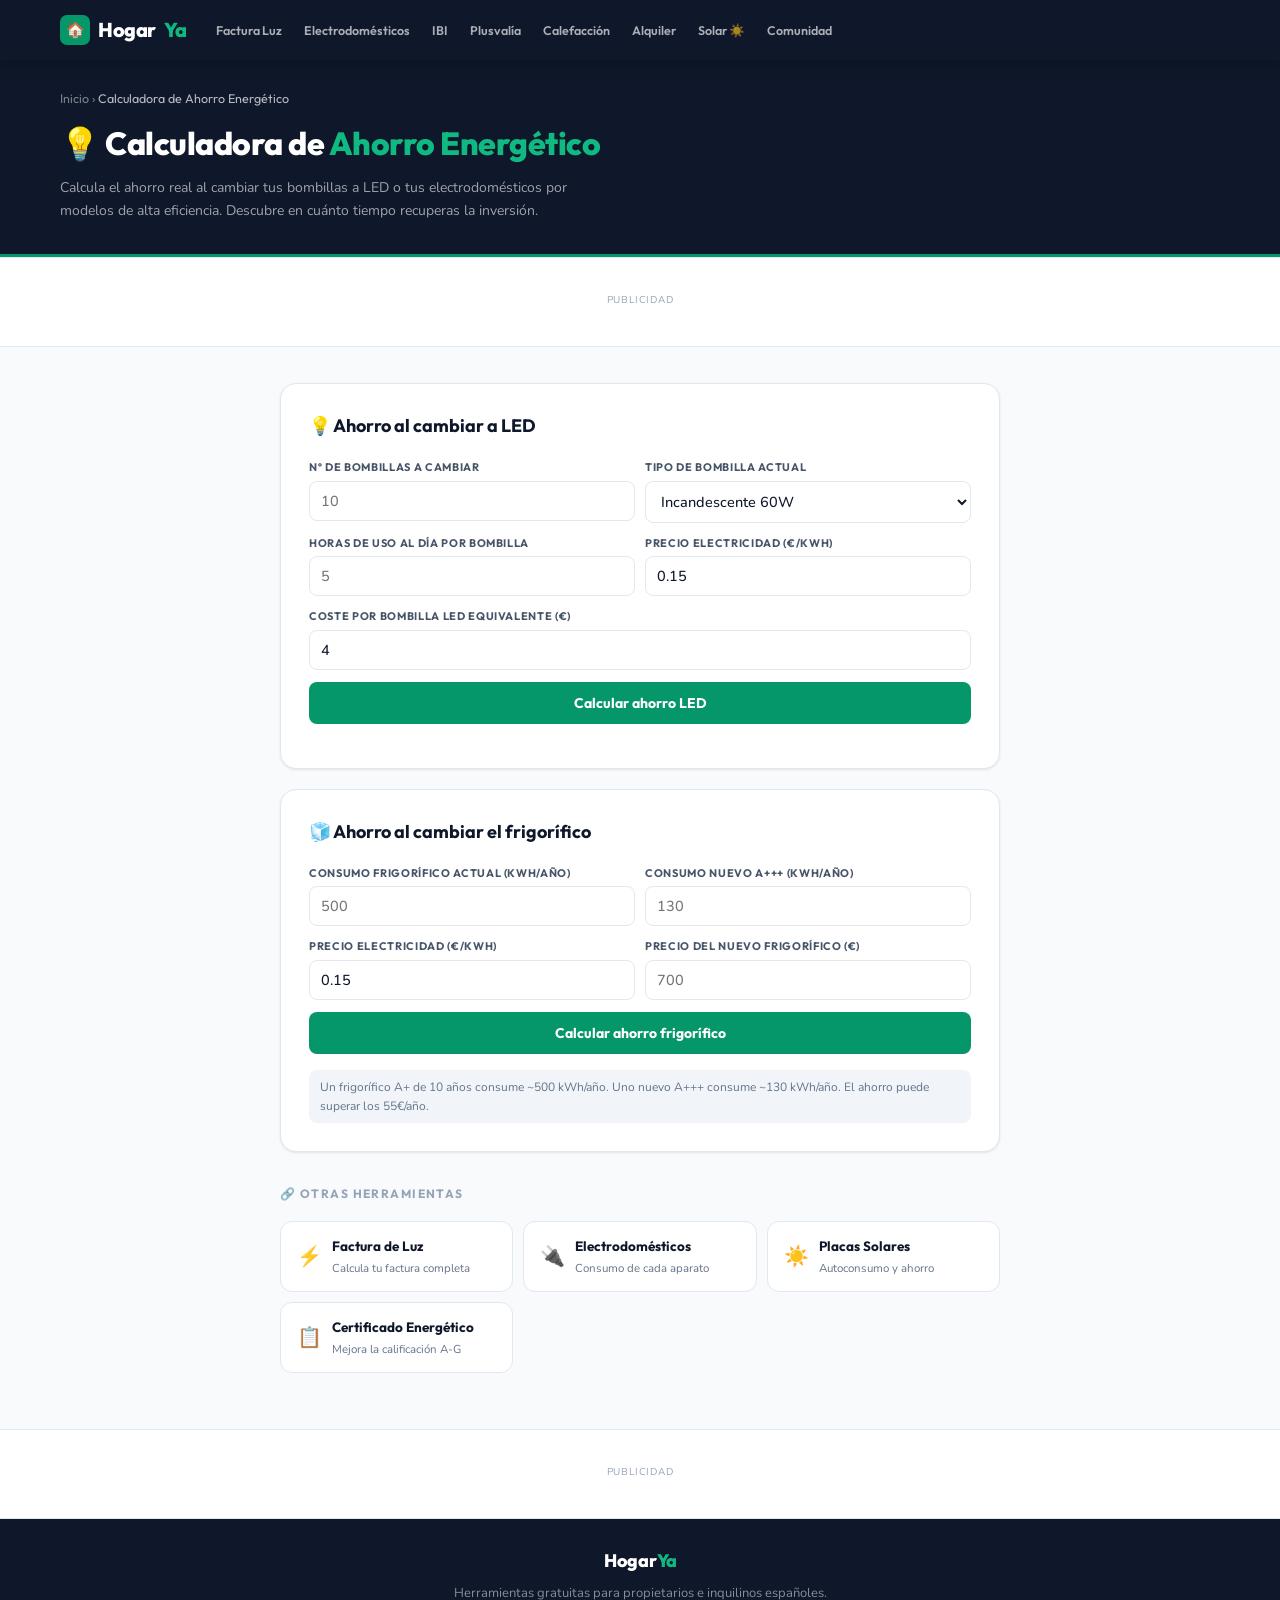
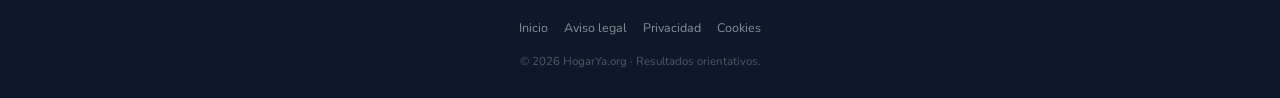
==== ahorro-energia.html @ d7ef20f2 "Add files via upload" ====
<!DOCTYPE html>
<html lang="es">
<head>
<meta charset="UTF-8"><meta name="viewport" content="width=device-width,initial-scale=1.0">
<title>Calculadora Ahorro Energético — LED y Electrodomésticos A+++ | HogarYa 2026</title>
<meta name="description" content="Calcula cuánto ahorras cambiando a bombillas LED o a electrodomésticos de alta eficiencia (A+++). Recuperación de inversión y ahorro anual.">
<link rel="canonical" href="https://hogarya.org/ahorro-energia.html">
<meta name="robots" content="index,follow">
<script async src="https://www.googletagmanager.com/gtag/js?id=G-XXXXXXXXXX"></script>
<script>window.dataLayer=window.dataLayer||[];function gtag(){dataLayer.push(arguments)}gtag('js',new Date());gtag('config','G-XXXXXXXXXX');</script>
<script async src="https://pagead2.googlesyndication.com/pagead/js/adsbygoogle.js?client=ca-pub-XXXXXXXXXXXXXXXX" crossorigin="anonymous"></script>
<link rel="preconnect" href="https://fonts.googleapis.com"><link rel="preconnect" href="https://fonts.gstatic.com" crossorigin>
<link href="https://fonts.googleapis.com/css2?family=Outfit:wght@400;500;600;700;800&family=Nunito:wght@400;500;600;700&display=swap" rel="stylesheet">
<link rel="icon" type="image/svg+xml" href="/favicon.svg">
<link rel="stylesheet" href="/styles.css">
</head><body><header class="hdr"><div class="hdr-in"><a href="/" class="logo"><div class="logo-ic">🏠</div>Hogar<span>Ya</span></a><nav class="mnav"><a href="/factura-luz.html" class="nb">Factura Luz</a><a href="/consumo-electrodomesticos.html" class="nb">Electrodomésticos</a><a href="/calculadora-ibi.html" class="nb">IBI</a><a href="/plusvalia-municipal.html" class="nb">Plusvalía</a><a href="/coste-calefaccion.html" class="nb">Calefacción</a><a href="/fianza-alquiler.html" class="nb">Alquiler</a><a href="/panel-solar.html" class="nb">Solar ☀️</a><a href="/comunidad-propietarios.html" class="nb">Comunidad</a></nav></div></header><section class="hero-calc"><div style="max-width:1200px;margin:0 auto;padding:0 20px"><div class="breadcrumb"><a href="/">Inicio</a> › <span>Calculadora de Ahorro Energético</span></div><h1>💡 Calculadora de <em>Ahorro Energético</em></h1><p>Calcula el ahorro real al cambiar tus bombillas a LED o tus electrodomésticos por modelos de alta eficiencia. Descubre en cuánto tiempo recuperas la inversión.</p></div></section><div class="adw"><span class="adlbl">Publicidad</span><ins class="adsbygoogle" style="display:block" data-ad-client="ca-pub-XXXXXXXXXXXXXXXX" data-ad-slot="1111111111" data-ad-format="horizontal" data-full-width-responsive="true"></ins><script>(adsbygoogle=window.adsbygoogle||[]).push({});</script></div><main class="mc-sm">
<div class="calc-box">
  <div class="calc-title">💡 Ahorro al cambiar a LED</div>
  <div class="cform">
    <div class="frow">
      <div class="fg"><label class="flbl">Nº de bombillas a cambiar</label><input type="number" class="finp" id="led-n" placeholder="10" min="1" max="100"></div>
      <div class="fg"><label class="flbl">Tipo de bombilla actual</label>
        <select class="fsel" id="led-tipo">
          <option value="60">Incandescente 60W</option>
          <option value="40">Incandescente 40W</option>
          <option value="35">Halógena 35W</option>
          <option value="20">Bajo consumo (CFL) 20W</option>
        </select>
      </div>
    </div>
    <div class="frow">
      <div class="fg"><label class="flbl">Horas de uso al día por bombilla</label><input type="number" class="finp" id="led-h" placeholder="5" min="0.5" step="0.5" max="24"></div>
      <div class="fg"><label class="flbl">Precio electricidad (€/kWh)</label><input type="number" class="finp" id="led-p" placeholder="0.15" step="0.01" min="0.05" value="0.15"></div>
    </div>
    <div class="fg"><label class="flbl">Coste por bombilla LED equivalente (€)</label><input type="number" class="finp" id="led-coste" placeholder="4" step="0.5" min="0.5" value="4"></div>
    <button class="btn-calc" onclick="calcLED()">Calcular ahorro LED</button>
  </div>
  <div id="result-led"></div>
</div>
<div class="calc-box">
  <div class="calc-title">🧊 Ahorro al cambiar el frigorífico</div>
  <div class="cform">
    <div class="frow">
      <div class="fg"><label class="flbl">Consumo frigorífico actual (kWh/año)</label><input type="number" class="finp" id="frig-viejo" placeholder="500" min="50"></div>
      <div class="fg"><label class="flbl">Consumo nuevo A+++ (kWh/año)</label><input type="number" class="finp" id="frig-nuevo" placeholder="130" min="50"></div>
    </div>
    <div class="frow">
      <div class="fg"><label class="flbl">Precio electricidad (€/kWh)</label><input type="number" class="finp" id="frig-p" placeholder="0.15" step="0.01" value="0.15"></div>
      <div class="fg"><label class="flbl">Precio del nuevo frigorífico (€)</label><input type="number" class="finp" id="frig-coste" placeholder="700" min="100"></div>
    </div>
    <button class="btn-calc" onclick="calcFrig()">Calcular ahorro frigorífico</button>
  </div>
  <div id="result-frig"></div>
  <p class="infon">Un frigorífico A+ de 10 años consume ~500 kWh/año. Uno nuevo A+++ consume ~130 kWh/año. El ahorro puede superar los 55€/año.</p>
</div>
<div class="related"><p class="stitle">🔗 Otras herramientas</p><div class="related-grid"><a href="/factura-luz.html" class="rel-card"><div class="rel-ic">⚡</div><div><div class="rel-t">Factura de Luz</div><div class="rel-d">Calcula tu factura completa</div></div></a><a href="/consumo-electrodomesticos.html" class="rel-card"><div class="rel-ic">🔌</div><div><div class="rel-t">Electrodomésticos</div><div class="rel-d">Consumo de cada aparato</div></div></a><a href="/panel-solar.html" class="rel-card"><div class="rel-ic">☀️</div><div><div class="rel-t">Placas Solares</div><div class="rel-d">Autoconsumo y ahorro</div></div></a><a href="/certificado-energetico.html" class="rel-card"><div class="rel-ic">📋</div><div><div class="rel-t">Certificado Energético</div><div class="rel-d">Mejora la calificación A-G</div></div></a></div></div></main><div class="adw"><span class="adlbl">Publicidad</span><ins class="adsbygoogle" style="display:block" data-ad-client="ca-pub-XXXXXXXXXXXXXXXX" data-ad-slot="3333333333" data-ad-format="auto" data-full-width-responsive="true"></ins><script>(adsbygoogle=window.adsbygoogle||[]).push({});</script></div><footer class="ftr"><div class="ftr-in"><div class="flogo">Hogar<span>Ya</span></div><p class="fdesc">Herramientas gratuitas para propietarios e inquilinos españoles.</p><div class="flinks"><a href="/">Inicio</a><a href="/aviso-legal.html">Aviso legal</a><a href="/privacidad.html">Privacidad</a><a href="/cookies.html">Cookies</a></div><p class="fcopy">© 2026 HogarYa.org · Resultados orientativos.</p></div></footer></body></html><script>
function calcLED(){
  var n=parseFloat(document.getElementById('led-n').value),tipow=parseFloat(document.getElementById('led-tipo').value),h=parseFloat(document.getElementById('led-h').value),p=parseFloat(document.getElementById('led-p').value)||0.15,coste=parseFloat(document.getElementById('led-coste').value)||4,el=document.getElementById('result-led');
  if(!n||!h){el.innerHTML='<p style="color:var(--red);font-size:13px;margin-top:8px">⚠️ Completa nº bombillas y horas</p>';return}
  var ledw=tipow<=40?4:tipow<=35?5:tipow<=60?8:12;
  var ahorroW=(tipow-ledw)*n,kwhDia=ahorroW*h/1000,kwhAno=kwhDia*365,ahorroAno=kwhAno*p,inversion=n*coste,payback=inversion/ahorroAno;
  el.innerHTML='<div class="res vis"><div class="rmain">'+ahorroAno.toFixed(2)+' €/año</div><div class="rlbl">Ahorro al cambiar '+n+' bombillas de '+tipow+'W a LED (~'+ledw+'W)</div><div class="rrows"><div class="rr"><span class="rk">Ahorro de potencia</span><span class="rv">'+(tipow-ledw)+'W por bombilla ('+ahorroW+'W total)</span></div><div class="rr"><span class="rk">Ahorro en kWh/año</span><span class="rv">'+kwhAno.toFixed(1)+' kWh</span></div><div class="rr"><span class="rk">Ahorro económico anual</span><span class="rv good">'+ahorroAno.toFixed(2)+' €</span></div><div class="rr"><span class="rk">Inversión total ('+n+' LED × '+coste+'€)</span><span class="rv">'+inversion.toFixed(2)+' €</span></div><div class="rr sep-r"><span class="rk" style="font-weight:700">Amortización</span><span class="rv good" style="font-size:15px">'+payback.toFixed(1)+' meses</span></div></div></div>';
}
function calcFrig(){
  var viejo=parseFloat(document.getElementById('frig-viejo').value),nuevo=parseFloat(document.getElementById('frig-nuevo').value),p=parseFloat(document.getElementById('frig-p').value)||0.15,coste=parseFloat(document.getElementById('frig-coste').value),el=document.getElementById('result-frig');
  if(!viejo||!nuevo){el.innerHTML='<p style="color:var(--red);font-size:13px;margin-top:8px">⚠️ Introduce los consumos</p>';return}
  if(nuevo>=viejo){el.innerHTML='<p style="color:var(--amber);font-size:13px;margin-top:8px">⚠️ El nuevo consume igual o más. No hay ahorro.</p>';return}
  var ahorroKwh=viejo-nuevo,ahorroAno=ahorroKwh*p,payback=coste?coste/ahorroAno:null;
  el.innerHTML='<div class="res vis"><div class="rmain">'+ahorroAno.toFixed(2)+' €/año</div><div class="rlbl">Ahorro al cambiar de '+viejo+' a '+nuevo+' kWh/año</div><div class="rrows"><div class="rr"><span class="rk">Reducción de consumo</span><span class="rv good">'+ahorroKwh+' kWh/año</span></div><div class="rr"><span class="rk">Ahorro económico anual</span><span class="rv good">'+ahorroAno.toFixed(2)+' €</span></div>'+(payback?'<div class="rr sep-r"><span class="rk" style="font-weight:700">Amortización del frigorífico</span><span class="rv warn" style="font-size:15px">'+payback.toFixed(1)+' años</span></div>':'')+'</div></div>';
}
</script>
---- styles.css ----
/* =============================================
   HogarYa.org — Hoja de estilos compartida
   Actualizado 2026
   ============================================= */
:root{
  --navy:#0f172a;--navy2:#1e293b;--navy3:#334155;
  --green:#059669;--green2:#10b981;--greenpal:#ecfdf5;
  --amber:#f59e0b;--amberpal:#fffbeb;
  --red:#dc2626;--redpal:#fef2f2;
  --blue:#2563eb;--bluepal:#eff6ff;
  --w:#fff;--g50:#f8fafc;--g100:#f1f5f9;--g200:#e2e8f0;
  --g300:#cbd5e1;--g400:#94a3b8;--g500:#64748b;--g600:#475569;--g700:#334155;
  --fd:'Outfit',sans-serif;--fb:'Nunito',sans-serif;
  --r8:8px;--r12:12px;--r16:16px;
  --sh:0 1px 3px rgba(0,0,0,.06),0 1px 2px rgba(0,0,0,.04);
  --shm:0 4px 12px rgba(0,0,0,.08);
  --hh:60px;
}
*,*::before,*::after{box-sizing:border-box;margin:0;padding:0}
html{scroll-behavior:smooth}
body{font-family:var(--fb);background:var(--g50);color:var(--navy);line-height:1.6;-webkit-font-smoothing:antialiased}

/* HEADER */
.hdr{position:sticky;top:0;z-index:100;background:var(--navy);height:var(--hh);display:flex;align-items:center;box-shadow:0 2px 16px rgba(0,0,0,.3)}
.hdr-in{max-width:1200px;margin:0 auto;padding:0 20px;width:100%;display:flex;align-items:center;gap:20px}
.logo{font-family:var(--fd);font-size:20px;font-weight:800;color:var(--w);text-decoration:none;display:flex;align-items:center;gap:8px;white-space:nowrap;letter-spacing:-.4px;flex-shrink:0}
.logo-ic{width:30px;height:30px;background:var(--green);border-radius:7px;display:flex;align-items:center;justify-content:center;font-size:15px}
.logo span{color:var(--green2)}
.mnav{display:flex;gap:2px;overflow-x:auto;flex:1;scrollbar-width:none}
.mnav::-webkit-scrollbar{display:none}
.nb{font-family:var(--fd);font-size:12.5px;font-weight:600;color:rgba(255,255,255,.65);background:transparent;border:none;padding:5px 10px;border-radius:5px;cursor:pointer;white-space:nowrap;transition:all .18s;text-decoration:none}
.nb:hover,.nb.on{color:var(--w);background:rgba(255,255,255,.1)}
.nb.on{color:var(--green2);background:rgba(5,150,105,.2)}

/* HERO PRINCIPAL */
.hero{background:linear-gradient(140deg,var(--navy) 0%,var(--navy2) 100%);padding:44px 20px 52px;text-align:center;position:relative;overflow:hidden}
.hero::before{content:'';position:absolute;top:-40%;left:-10%;width:120%;height:180%;background:radial-gradient(ellipse at 25% 60%,rgba(5,150,105,.08) 0%,transparent 55%),radial-gradient(ellipse at 75% 30%,rgba(245,158,11,.05) 0%,transparent 55%);pointer-events:none}
.hero-c{position:relative;z-index:1;max-width:660px;margin:0 auto}
.badge{display:inline-flex;align-items:center;gap:5px;background:rgba(5,150,105,.15);border:1px solid rgba(5,150,105,.3);color:var(--green2);font-family:var(--fd);font-size:11px;font-weight:700;padding:4px 12px;border-radius:100px;margin-bottom:14px;letter-spacing:.06em;text-transform:uppercase}
.hero h1{font-family:var(--fd);font-size:clamp(26px,5vw,42px);font-weight:800;color:var(--w);line-height:1.15;letter-spacing:-1px;margin-bottom:10px}
.hero h1 em{font-style:normal;color:var(--green2)}
.hero p{font-size:15px;color:rgba(255,255,255,.6);max-width:480px;margin:0 auto 22px;line-height:1.7}
.hstats{display:flex;gap:10px;justify-content:center;flex-wrap:wrap}
.sp{background:rgba(255,255,255,.08);border:1px solid rgba(255,255,255,.12);border-radius:100px;padding:5px 14px;font-family:var(--fd);font-size:12px;font-weight:600;color:rgba(255,255,255,.75)}
.sp b{color:var(--green2)}

/* HERO CALCULADORA */
.hero-calc{background:var(--navy);padding:28px 20px 32px;border-bottom:3px solid var(--green)}
.breadcrumb{font-size:12.5px;color:rgba(255,255,255,.45);margin-bottom:10px;font-family:var(--fd)}
.breadcrumb a{color:rgba(255,255,255,.45);text-decoration:none}
.breadcrumb a:hover{color:var(--green2)}
.breadcrumb span{color:rgba(255,255,255,.7)}
.hero-calc h1{font-family:var(--fd);font-size:clamp(22px,4vw,32px);font-weight:800;color:var(--w);letter-spacing:-.5px;margin-bottom:7px}
.hero-calc h1 em{font-style:normal;color:var(--green2)}
.hero-calc p{font-size:14px;color:rgba(255,255,255,.6);max-width:540px;line-height:1.65}

/* AD SLOTS */
.adw{background:var(--w);border-top:1px solid var(--g200);border-bottom:1px solid var(--g200);padding:12px 20px;text-align:center;min-height:90px;display:flex;align-items:center;justify-content:center;flex-direction:column}
.adlbl{font-size:10px;color:var(--g400);text-transform:uppercase;letter-spacing:.08em;margin-bottom:5px}
.adw ins{display:block !important;min-width:280px;max-width:100%}

/* MAIN */
.mc{max-width:1200px;margin:0 auto;padding:36px 20px 56px}
.mc-sm{max-width:760px;margin:0 auto;padding:36px 20px 56px}
.stitle{font-family:var(--fd);font-size:12px;font-weight:700;color:var(--g400);text-transform:uppercase;letter-spacing:.12em;margin-bottom:18px}

/* GRID TARJETAS */
.grid{display:grid;grid-template-columns:repeat(auto-fill,minmax(270px,1fr));gap:14px;margin-bottom:28px}
.card{background:var(--w);border-radius:var(--r16);border:1px solid var(--g200);overflow:hidden;transition:transform .18s,box-shadow .18s;box-shadow:var(--sh);text-decoration:none;color:inherit;display:block}
.card:hover{transform:translateY(-2px);box-shadow:var(--shm)}
.ch{padding:18px 18px 0;display:flex;gap:12px}
.cic{width:42px;height:42px;border-radius:10px;display:flex;align-items:center;justify-content:center;font-size:19px;flex-shrink:0}
.ct{font-family:var(--fd);font-size:15px;font-weight:700;color:var(--navy);margin-bottom:3px}
.cd{font-size:12.5px;color:var(--g500);line-height:1.5}
.cb{padding:14px 18px 18px}
.tags{display:flex;gap:5px;flex-wrap:wrap;margin-bottom:12px}
.tag{font-size:10.5px;font-weight:700;padding:2px 8px;border-radius:100px;font-family:var(--fd)}
.tg{background:var(--greenpal);color:#065f46}
.ta{background:var(--amberpal);color:#92400e}
.tb{background:var(--bluepal);color:#1d4ed8}
.tgr{background:var(--g100);color:var(--g600)}
.btn-cta{display:inline-block;font-family:var(--fd);font-size:13px;font-weight:700;color:var(--w);background:var(--navy);border-radius:var(--r8);padding:9px 14px;transition:background .18s;text-decoration:none}
.btn-cta:hover{background:var(--navy2)}
.card .btn-cta{width:100%;text-align:center}

/* CAJA CALCULADORA */
.calc-box{background:var(--w);border-radius:var(--r16);border:1px solid var(--g200);box-shadow:var(--sh);padding:28px;margin-bottom:20px}
.calc-title{font-family:var(--fd);font-size:18px;font-weight:700;color:var(--navy);margin-bottom:18px;display:flex;align-items:center;gap:8px}
.cform{display:flex;flex-direction:column;gap:12px;margin-bottom:16px}
.frow{display:grid;grid-template-columns:1fr 1fr;gap:10px}
@media(max-width:400px){.frow{grid-template-columns:1fr}}
.fg{display:flex;flex-direction:column;gap:4px}
.flbl{font-family:var(--fd);font-size:11px;font-weight:700;color:var(--g600);text-transform:uppercase;letter-spacing:.06em}
.finp,.fsel{font-family:var(--fb);font-size:14.5px;font-weight:500;color:var(--navy);background:var(--w);border:1.5px solid var(--g200);border-radius:var(--r8);padding:9px 11px;width:100%;transition:border-color .18s}
.finp:focus,.fsel:focus{outline:none;border-color:var(--green);box-shadow:0 0 0 3px rgba(5,150,105,.1)}
.btn-calc{font-family:var(--fd);font-size:14px;font-weight:700;color:var(--w);background:var(--green);border:none;border-radius:var(--r8);padding:12px 20px;cursor:pointer;width:100%;transition:background .18s}
.btn-calc:hover{background:#047857}

/* RESULTADOS */
.res{background:var(--g50);border-radius:var(--r12);border:1px solid var(--g200);padding:16px;display:none;margin-top:12px}
.res.vis{display:block}
.rmain{font-family:var(--fd);font-size:28px;font-weight:800;color:var(--navy);margin-bottom:3px}
.rlbl{font-size:12px;color:var(--g500);margin-bottom:10px;font-weight:500}
.rrows{display:flex;flex-direction:column}
.rr{display:flex;justify-content:space-between;align-items:center;font-size:13px;padding:6px 0;border-bottom:1px solid var(--g200)}
.rr:last-child{border-bottom:none}
.rk{color:var(--g600)}.rv{font-weight:700;color:var(--navy);font-family:var(--fd)}
.rv.good{color:var(--green)}.rv.warn{color:var(--amber)}.rv.bad{color:var(--red)}
.sep-r{border-top:2px solid var(--g300)!important;margin-top:4px;padding-top:10px!important}

/* LETRA ENERGÉTICA */
.letra-wrap{display:flex;align-items:center;gap:20px;padding:16px;background:var(--w);border-radius:var(--r12);border:1px solid var(--g200);margin-top:12px}
.letra-badge{width:72px;height:72px;border-radius:12px;display:flex;align-items:center;justify-content:center;font-family:var(--fd);font-size:30px;font-weight:900;color:white;flex-shrink:0;box-shadow:0 3px 10px rgba(0,0,0,.15)}
.la{background:#1a9e1a}.lb{background:#4cbf4c}.lc{background:#9ece2f}.ld{background:#f5d300}.le{background:#f5a800;color:#1a1a1a}.lf{background:#e06000}.lg{background:#c00000}
.letra-t{font-family:var(--fd);font-size:17px;font-weight:800;color:var(--navy);margin-bottom:4px}
.letra-d{font-size:12.5px;color:var(--g500);line-height:1.5}

/* NOTICES */
.notice{border-radius:var(--r8);padding:9px 12px;font-size:12px;margin-top:8px;line-height:1.55}
.notice.green{background:var(--greenpal);border:1px solid #a7f3d0;color:#065f46}
.notice.amber{background:var(--amberpal);border:1px solid #fde68a;color:#92400e}
.notice.red{background:var(--redpal);border:1px solid #fecaca;color:#991b1b}
.notice.blue{background:var(--bluepal);border:1px solid #bfdbfe;color:#1e40af}
.infon{font-size:12px;color:var(--g500);margin-top:8px;padding:8px 11px;background:var(--g100);border-radius:var(--r8);line-height:1.55}
.infon strong{color:var(--g700)}
.infon a{color:var(--green)}

/* HERRAMIENTAS RELACIONADAS */
.related{margin-top:32px}
.related-grid{display:grid;grid-template-columns:repeat(auto-fill,minmax(220px,1fr));gap:10px;margin-top:14px}
.rel-card{background:var(--w);border:1px solid var(--g200);border-radius:var(--r12);padding:14px 16px;text-decoration:none;color:inherit;transition:border-color .18s,box-shadow .18s;display:flex;align-items:center;gap:10px}
.rel-card:hover{border-color:var(--green);box-shadow:var(--shm)}
.rel-ic{font-size:20px;flex-shrink:0}
.rel-t{font-family:var(--fd);font-size:13.5px;font-weight:700;color:var(--navy)}
.rel-d{font-size:11.5px;color:var(--g500);margin-top:1px}

/* PÁGINAS LEGALES */
.legal-c{max-width:760px;margin:0 auto;padding:40px 20px 60px}
.legal-c h1{font-family:var(--fd);font-size:28px;font-weight:800;color:var(--navy);margin-bottom:6px}
.legal-c .updated{font-size:12.5px;color:var(--g400);margin-bottom:28px}
.legal-c h2{font-family:var(--fd);font-size:17px;font-weight:700;color:var(--navy);margin:24px 0 8px}
.legal-c p,.legal-c li{font-size:14.5px;color:var(--g600);line-height:1.75;margin-bottom:8px}
.legal-c ul{padding-left:20px}
.legal-c a{color:var(--green)}

/* FOOTER */
.ftr{background:var(--navy);color:rgba(255,255,255,.5);padding:28px 20px;text-align:center}
.ftr-in{max-width:1200px;margin:0 auto}
.flogo{font-family:var(--fd);font-size:18px;font-weight:800;color:var(--w);margin-bottom:7px}
.flogo span{color:var(--green2)}
.fdesc{font-size:13px;max-width:380px;margin:0 auto 14px;line-height:1.6}
.flinks{display:flex;gap:16px;justify-content:center;flex-wrap:wrap;margin-bottom:14px}
.flinks a{color:rgba(255,255,255,.5);text-decoration:none;font-size:12.5px;transition:color .18s}
.flinks a:hover{color:var(--green2)}
.fcopy{font-size:11.5px;color:rgba(255,255,255,.28);line-height:1.6}

@media(max-width:768px){
  .hero{padding:28px 14px 36px}
  .hero-calc{padding:20px 14px 24px}
  .mc,.mc-sm{padding:22px 14px 36px}
  .grid,.related-grid{grid-template-columns:1fr;gap:10px}
  .calc-box{padding:18px}
  .hdr-in{padding:0 14px;gap:12px}
}
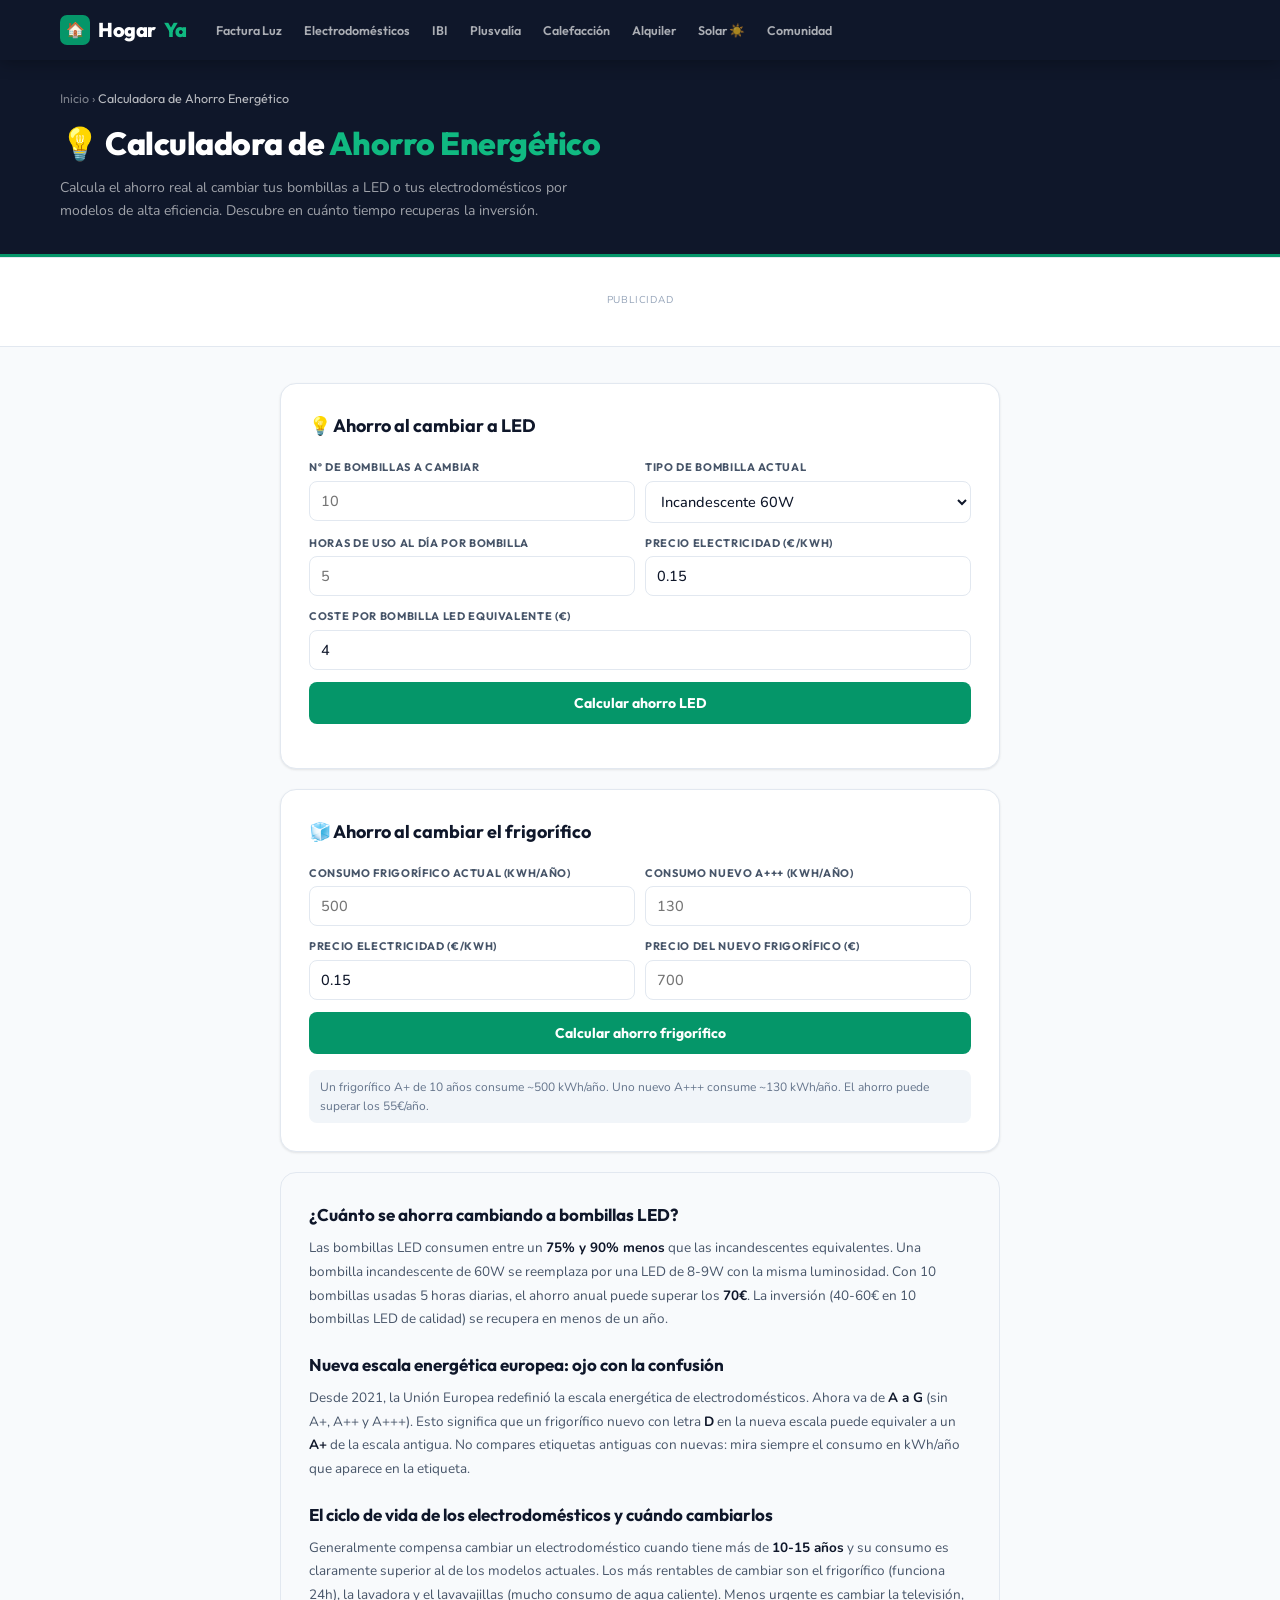
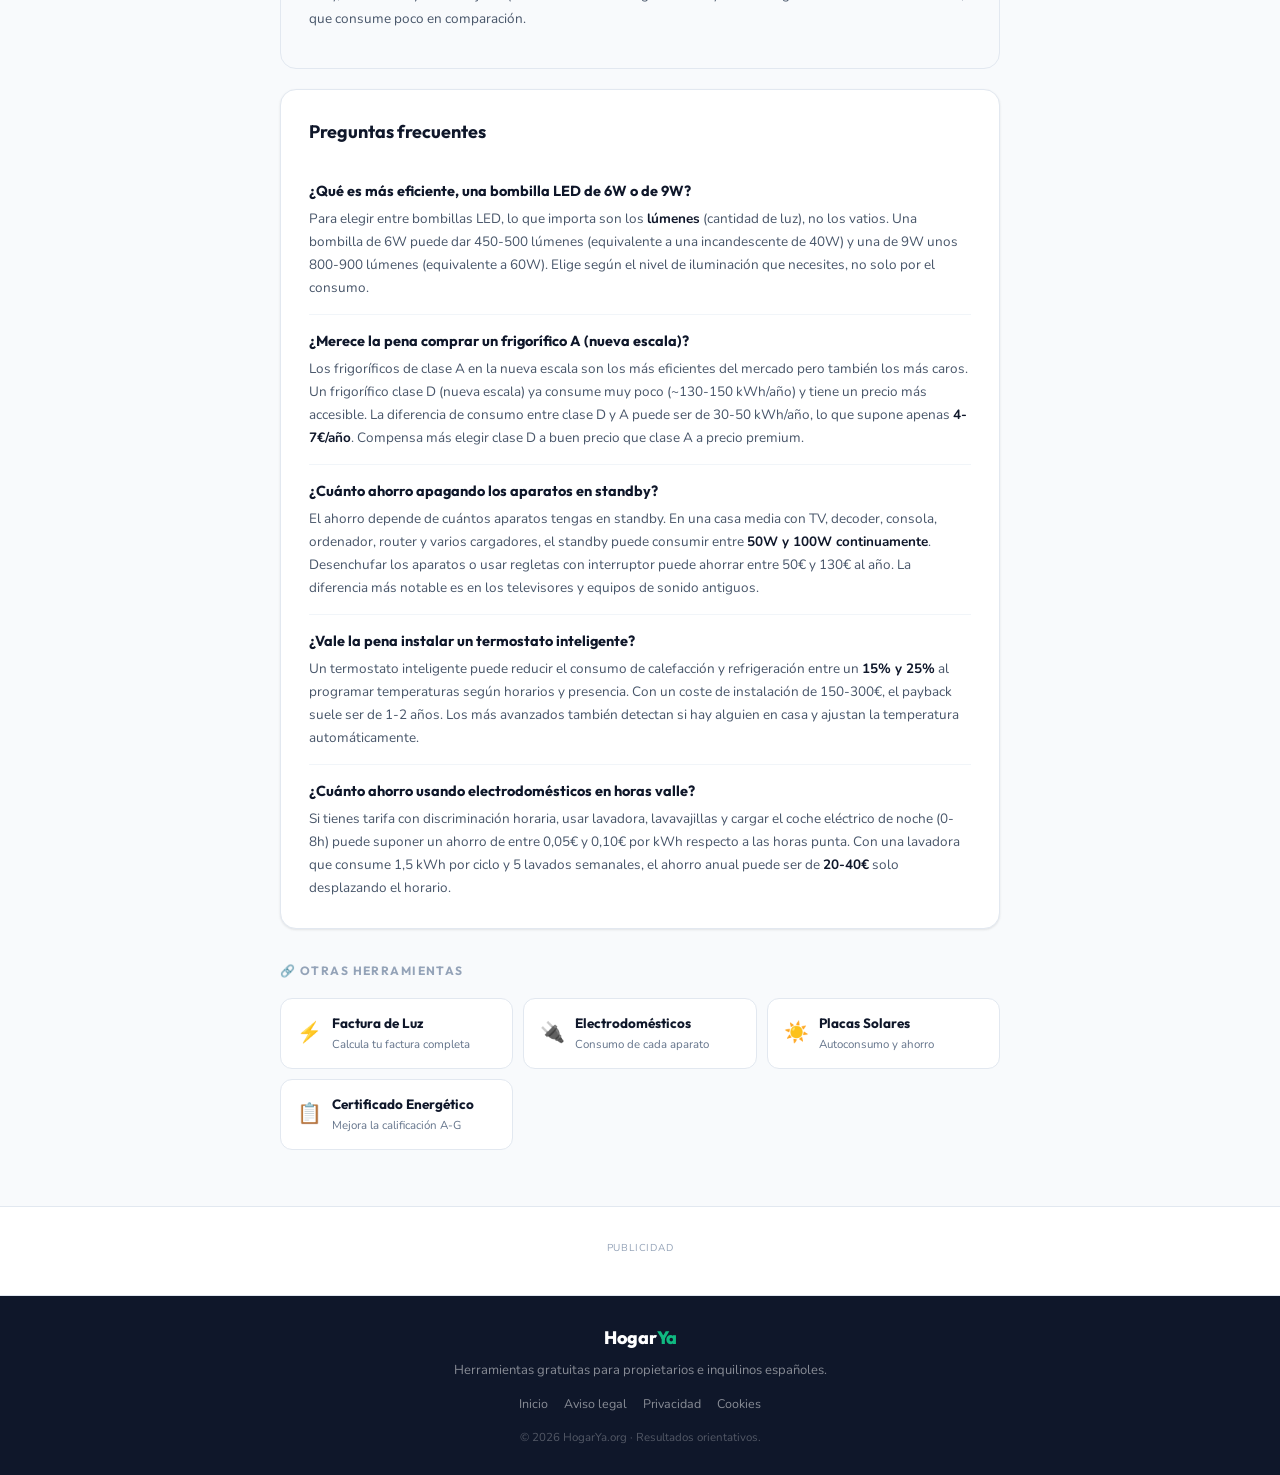
==== commit 325d3f8a: "Add files via upload" ====
--- a/ahorro-energia.html
+++ b/ahorro-energia.html
@@ -2,17 +2,19 @@
 <html lang="es">
 <head>
 <meta charset="UTF-8"><meta name="viewport" content="width=device-width,initial-scale=1.0">
-<title>Calculadora Ahorro Energético — LED y Electrodomésticos A+++ | HogarYa 2026</title>
-<meta name="description" content="Calcula cuánto ahorras cambiando a bombillas LED o a electrodomésticos de alta eficiencia (A+++). Recuperación de inversión y ahorro anual.">
+<title>Calculadora Ahorro Energético 2026 ▷ LED y Electrodomésticos A+++ | HogarYa</title>
+<meta name="description" content="Calcula cuánto ahorras cambiando a bombillas LED o electrodomésticos eficientes A+++. Payback real y ahorro anual. Gratis 2026.">
 <link rel="canonical" href="https://hogarya.org/ahorro-energia.html">
 <meta name="robots" content="index,follow">
-<script async src="https://www.googletagmanager.com/gtag/js?id=G-XXXXXXXXXX"></script>
-<script>window.dataLayer=window.dataLayer||[];function gtag(){dataLayer.push(arguments)}gtag('js',new Date());gtag('config','G-XXXXXXXXXX');</script>
+<script async src="https://www.googletagmanager.com/gtag/js?id=G-562QCH9C8W"></script>
+<script>window.dataLayer=window.dataLayer||[];function gtag(){dataLayer.push(arguments)}gtag('js',new Date());gtag('config','G-562QCH9C8W');</script>
 <script async src="https://pagead2.googlesyndication.com/pagead/js/adsbygoogle.js?client=ca-pub-XXXXXXXXXXXXXXXX" crossorigin="anonymous"></script>
 <link rel="preconnect" href="https://fonts.googleapis.com"><link rel="preconnect" href="https://fonts.gstatic.com" crossorigin>
 <link href="https://fonts.googleapis.com/css2?family=Outfit:wght@400;500;600;700;800&family=Nunito:wght@400;500;600;700&display=swap" rel="stylesheet">
 <link rel="icon" type="image/svg+xml" href="/favicon.svg">
 <link rel="stylesheet" href="/styles.css">
+<script type="application/ld+json">{"@context": "https://schema.org", "@type": "FAQPage", "mainEntity": [{"@type": "Question", "name": "¿Qué es más eficiente, una bombilla LED de 6W o de 9W?", "acceptedAnswer": {"@type": "Answer", "text": "Para elegir entre bombillas LED, lo que importa son los lúmenes (cantidad de luz), no los vatios. Una bombilla de 6W puede dar 450-500 lúmenes (equivalente a una incandescente de 40W) y una de 9W unos 800-900 lúmenes (equivalente a 60W). Elige según el nivel de iluminación que necesites, no solo por el consumo."}}, {"@type": "Question", "name": "¿Merece la pena comprar un frigorífico A (nueva escala)?", "acceptedAnswer": {"@type": "Answer", "text": "Los frigoríficos de clase A en la nueva escala son los más eficientes del mercado pero también los más caros. Un frigorífico clase D (nueva escala) ya consume muy poco (~130-150 kWh/año) y tiene un precio más accesible. La diferencia de consumo entre clase D y A puede ser de 30-50 kWh/año, lo que supone apenas 4-7€/año. Compensa más elegir clase D a buen precio que clase A a precio premium."}}, {"@type": "Question", "name": "¿Cuánto ahorro apagando los aparatos en standby?", "acceptedAnswer": {"@type": "Answer", "text": "El ahorro depende de cuántos aparatos tengas en standby. En una casa media con TV, decoder, consola, ordenador, router y varios cargadores, el standby puede consumir entre 50W y 100W continuamente. Desenchufar los aparatos o usar regletas con interruptor puede ahorrar entre 50€ y 130€ al año. La diferencia más notable es en los televisores y equipos de sonido antiguos."}}, {"@type": "Question", "name": "¿Vale la pena instalar un termostato inteligente?", "acceptedAnswer": {"@type": "Answer", "text": "Un termostato inteligente puede reducir el consumo de calefacción y refrigeración entre un 15% y 25% al programar temperaturas según horarios y presencia. Con un coste de instalación de 150-300€, el payback suele ser de 1-2 años. Los más avanzados también detectan si hay alguien en casa y ajustan la temperatura automáticamente."}}, {"@type": "Question", "name": "¿Cuánto ahorro usando electrodomésticos en horas valle?", "acceptedAnswer": {"@type": "Answer", "text": "Si tienes tarifa con discriminación horaria, usar lavadora, lavavajillas y cargar el coche eléctrico de noche (0-8h) puede suponer un ahorro de entre 0,05€ y 0,10€ por kWh respecto a las horas punta. Con una lavadora que consume 1,5 kWh por ciclo y 5 lavados semanales, el ahorro anual puede ser de 20-40€ solo desplazando el horario."}}]}</script>
+<script type="application/ld+json">{"@context": "https://schema.org", "@type": "BreadcrumbList", "itemListElement": [{"@type": "ListItem", "position": 1, "name": "Inicio", "item": "https://hogarya.org/"}, {"@type": "ListItem", "position": 2, "name": "Calculadora Ahorro Energético 2026", "item": "https://hogarya.org/ahorro-energia.html"}]}</script>
 </head><body><header class="hdr"><div class="hdr-in"><a href="/" class="logo"><div class="logo-ic">🏠</div>Hogar<span>Ya</span></a><nav class="mnav"><a href="/factura-luz.html" class="nb">Factura Luz</a><a href="/consumo-electrodomesticos.html" class="nb">Electrodomésticos</a><a href="/calculadora-ibi.html" class="nb">IBI</a><a href="/plusvalia-municipal.html" class="nb">Plusvalía</a><a href="/coste-calefaccion.html" class="nb">Calefacción</a><a href="/fianza-alquiler.html" class="nb">Alquiler</a><a href="/panel-solar.html" class="nb">Solar ☀️</a><a href="/comunidad-propietarios.html" class="nb">Comunidad</a></nav></div></header><section class="hero-calc"><div style="max-width:1200px;margin:0 auto;padding:0 20px"><div class="breadcrumb"><a href="/">Inicio</a> › <span>Calculadora de Ahorro Energético</span></div><h1>💡 Calculadora de <em>Ahorro Energético</em></h1><p>Calcula el ahorro real al cambiar tus bombillas a LED o tus electrodomésticos por modelos de alta eficiencia. Descubre en cuánto tiempo recuperas la inversión.</p></div></section><div class="adw"><span class="adlbl">Publicidad</span><ins class="adsbygoogle" style="display:block" data-ad-client="ca-pub-XXXXXXXXXXXXXXXX" data-ad-slot="1111111111" data-ad-format="horizontal" data-full-width-responsive="true"></ins><script>(adsbygoogle=window.adsbygoogle||[]).push({});</script></div><main class="mc-sm">
 <div class="calc-box">
   <div class="calc-title">💡 Ahorro al cambiar a LED</div>
@@ -53,6 +55,14 @@
   <div id="result-frig"></div>
   <p class="infon">Un frigorífico A+ de 10 años consume ~500 kWh/año. Uno nuevo A+++ consume ~130 kWh/año. El ahorro puede superar los 55€/año.</p>
 </div>
+
+<div class="seo-content"><h2>¿Cuánto se ahorra cambiando a bombillas LED?</h2>
+<p>Las bombillas LED consumen entre un <strong>75% y 90% menos</strong> que las incandescentes equivalentes. Una bombilla incandescente de 60W se reemplaza por una LED de 8-9W con la misma luminosidad. Con 10 bombillas usadas 5 horas diarias, el ahorro anual puede superar los <strong>70€</strong>. La inversión (40-60€ en 10 bombillas LED de calidad) se recupera en menos de un año.</p>
+<h2>Nueva escala energética europea: ojo con la confusión</h2>
+<p>Desde 2021, la Unión Europea redefinió la escala energética de electrodomésticos. Ahora va de <strong>A a G</strong> (sin A+, A++ y A+++). Esto significa que un frigorífico nuevo con letra <strong>D</strong> en la nueva escala puede equivaler a un <strong>A+</strong> de la escala antigua. No compares etiquetas antiguas con nuevas: mira siempre el consumo en kWh/año que aparece en la etiqueta.</p>
+<h2>El ciclo de vida de los electrodomésticos y cuándo cambiarlos</h2>
+<p>Generalmente compensa cambiar un electrodoméstico cuando tiene más de <strong>10-15 años</strong> y su consumo es claramente superior al de los modelos actuales. Los más rentables de cambiar son el frigorífico (funciona 24h), la lavadora y el lavavajillas (mucho consumo de agua caliente). Menos urgente es cambiar la televisión, que consume poco en comparación.</div>
+<div class="faq-box"><h2>Preguntas frecuentes</h2><div class="faq-item"><div class="faq-q">¿Qué es más eficiente, una bombilla LED de 6W o de 9W?</div><div class="faq-a">Para elegir entre bombillas LED, lo que importa son los <strong>lúmenes</strong> (cantidad de luz), no los vatios. Una bombilla de 6W puede dar 450-500 lúmenes (equivalente a una incandescente de 40W) y una de 9W unos 800-900 lúmenes (equivalente a 60W). Elige según el nivel de iluminación que necesites, no solo por el consumo.</div></div><div class="faq-item"><div class="faq-q">¿Merece la pena comprar un frigorífico A (nueva escala)?</div><div class="faq-a">Los frigoríficos de clase A en la nueva escala son los más eficientes del mercado pero también los más caros. Un frigorífico clase D (nueva escala) ya consume muy poco (~130-150 kWh/año) y tiene un precio más accesible. La diferencia de consumo entre clase D y A puede ser de 30-50 kWh/año, lo que supone apenas <strong>4-7€/año</strong>. Compensa más elegir clase D a buen precio que clase A a precio premium.</div></div><div class="faq-item"><div class="faq-q">¿Cuánto ahorro apagando los aparatos en standby?</div><div class="faq-a">El ahorro depende de cuántos aparatos tengas en standby. En una casa media con TV, decoder, consola, ordenador, router y varios cargadores, el standby puede consumir entre <strong>50W y 100W continuamente</strong>. Desenchufar los aparatos o usar regletas con interruptor puede ahorrar entre 50€ y 130€ al año. La diferencia más notable es en los televisores y equipos de sonido antiguos.</div></div><div class="faq-item"><div class="faq-q">¿Vale la pena instalar un termostato inteligente?</div><div class="faq-a">Un termostato inteligente puede reducir el consumo de calefacción y refrigeración entre un <strong>15% y 25%</strong> al programar temperaturas según horarios y presencia. Con un coste de instalación de 150-300€, el payback suele ser de 1-2 años. Los más avanzados también detectan si hay alguien en casa y ajustan la temperatura automáticamente.</div></div><div class="faq-item"><div class="faq-q">¿Cuánto ahorro usando electrodomésticos en horas valle?</div><div class="faq-a">Si tienes tarifa con discriminación horaria, usar lavadora, lavavajillas y cargar el coche eléctrico de noche (0-8h) puede suponer un ahorro de entre 0,05€ y 0,10€ por kWh respecto a las horas punta. Con una lavadora que consume 1,5 kWh por ciclo y 5 lavados semanales, el ahorro anual puede ser de <strong>20-40€</strong> solo desplazando el horario.</div></div></div>
 <div class="related"><p class="stitle">🔗 Otras herramientas</p><div class="related-grid"><a href="/factura-luz.html" class="rel-card"><div class="rel-ic">⚡</div><div><div class="rel-t">Factura de Luz</div><div class="rel-d">Calcula tu factura completa</div></div></a><a href="/consumo-electrodomesticos.html" class="rel-card"><div class="rel-ic">🔌</div><div><div class="rel-t">Electrodomésticos</div><div class="rel-d">Consumo de cada aparato</div></div></a><a href="/panel-solar.html" class="rel-card"><div class="rel-ic">☀️</div><div><div class="rel-t">Placas Solares</div><div class="rel-d">Autoconsumo y ahorro</div></div></a><a href="/certificado-energetico.html" class="rel-card"><div class="rel-ic">📋</div><div><div class="rel-t">Certificado Energético</div><div class="rel-d">Mejora la calificación A-G</div></div></a></div></div></main><div class="adw"><span class="adlbl">Publicidad</span><ins class="adsbygoogle" style="display:block" data-ad-client="ca-pub-XXXXXXXXXXXXXXXX" data-ad-slot="3333333333" data-ad-format="auto" data-full-width-responsive="true"></ins><script>(adsbygoogle=window.adsbygoogle||[]).push({});</script></div><footer class="ftr"><div class="ftr-in"><div class="flogo">Hogar<span>Ya</span></div><p class="fdesc">Herramientas gratuitas para propietarios e inquilinos españoles.</p><div class="flinks"><a href="/">Inicio</a><a href="/aviso-legal.html">Aviso legal</a><a href="/privacidad.html">Privacidad</a><a href="/cookies.html">Cookies</a></div><p class="fcopy">© 2026 HogarYa.org · Resultados orientativos.</p></div></footer></body></html><script>
 function calcLED(){
   var n=parseFloat(document.getElementById('led-n').value),tipow=parseFloat(document.getElementById('led-tipo').value),h=parseFloat(document.getElementById('led-h').value),p=parseFloat(document.getElementById('led-p').value)||0.15,coste=parseFloat(document.getElementById('led-coste').value)||4,el=document.getElementById('result-led');
--- a/styles.css
+++ b/styles.css
@@ -162,3 +162,21 @@
   .calc-box{padding:18px}
   .hdr-in{padding:0 14px;gap:12px}
 }
+
+/* FAQ SEO */
+.faq-box{background:var(--w);border-radius:var(--r16);border:1px solid var(--g200);box-shadow:var(--sh);padding:28px;margin-bottom:20px}
+.faq-box h2{font-family:var(--fd);font-size:18px;font-weight:700;color:var(--navy);margin-bottom:18px}
+.faq-item{border-bottom:1px solid var(--g100);padding:14px 0}
+.faq-item:last-child{border-bottom:none;padding-bottom:0}
+.faq-q{font-family:var(--fd);font-size:14.5px;font-weight:700;color:var(--navy);margin-bottom:6px}
+.faq-a{font-size:13.5px;color:var(--g600);line-height:1.7}
+.faq-a strong{color:var(--navy)}
+.faq-a a{color:var(--green)}
+.seo-content{background:var(--g50);border-radius:var(--r16);border:1px solid var(--g200);padding:28px;margin-bottom:20px}
+.seo-content h2{font-family:var(--fd);font-size:17px;font-weight:700;color:var(--navy);margin:20px 0 8px}
+.seo-content h2:first-child{margin-top:0}
+.seo-content p{font-size:13.5px;color:var(--g600);line-height:1.75;margin-bottom:10px}
+.seo-content ul{padding-left:20px;margin-bottom:10px}
+.seo-content li{font-size:13.5px;color:var(--g600);line-height:1.75;margin-bottom:4px}
+.seo-content strong{color:var(--navy)}
+.seo-content a{color:var(--green)}
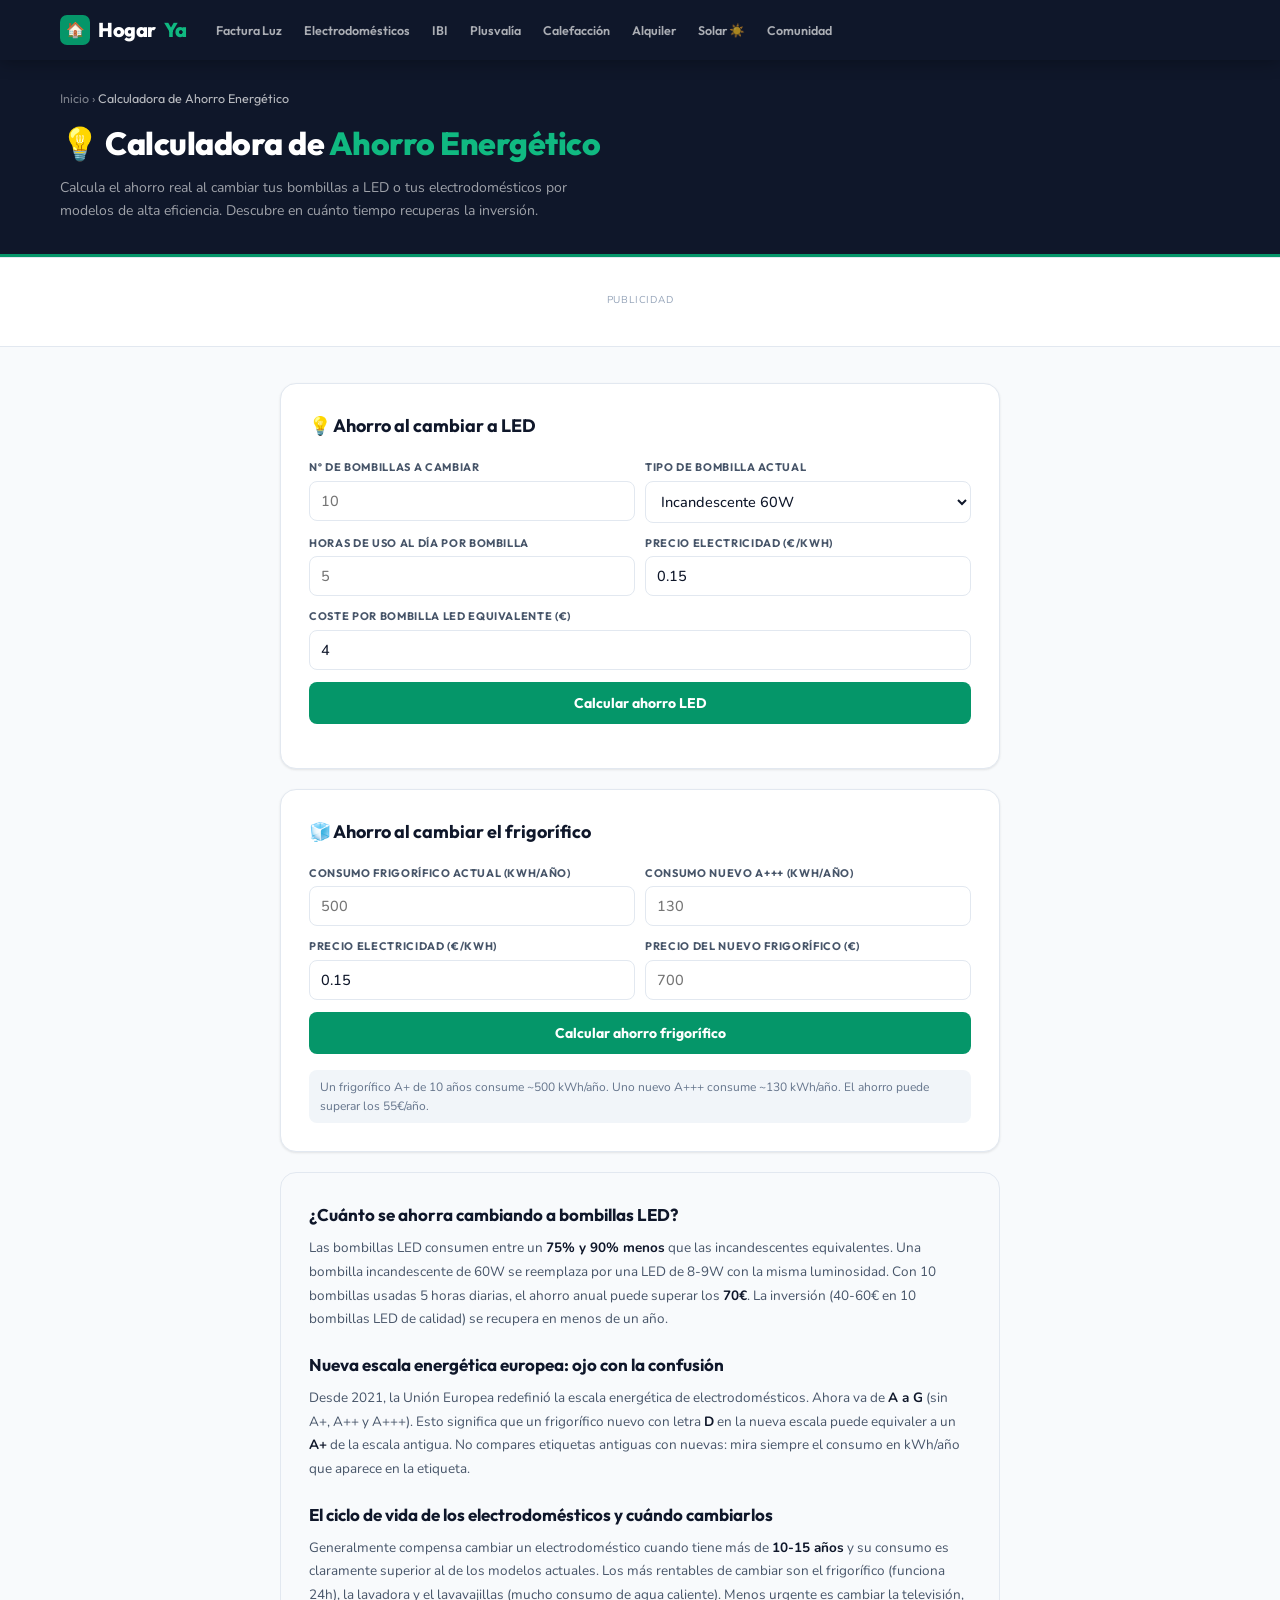
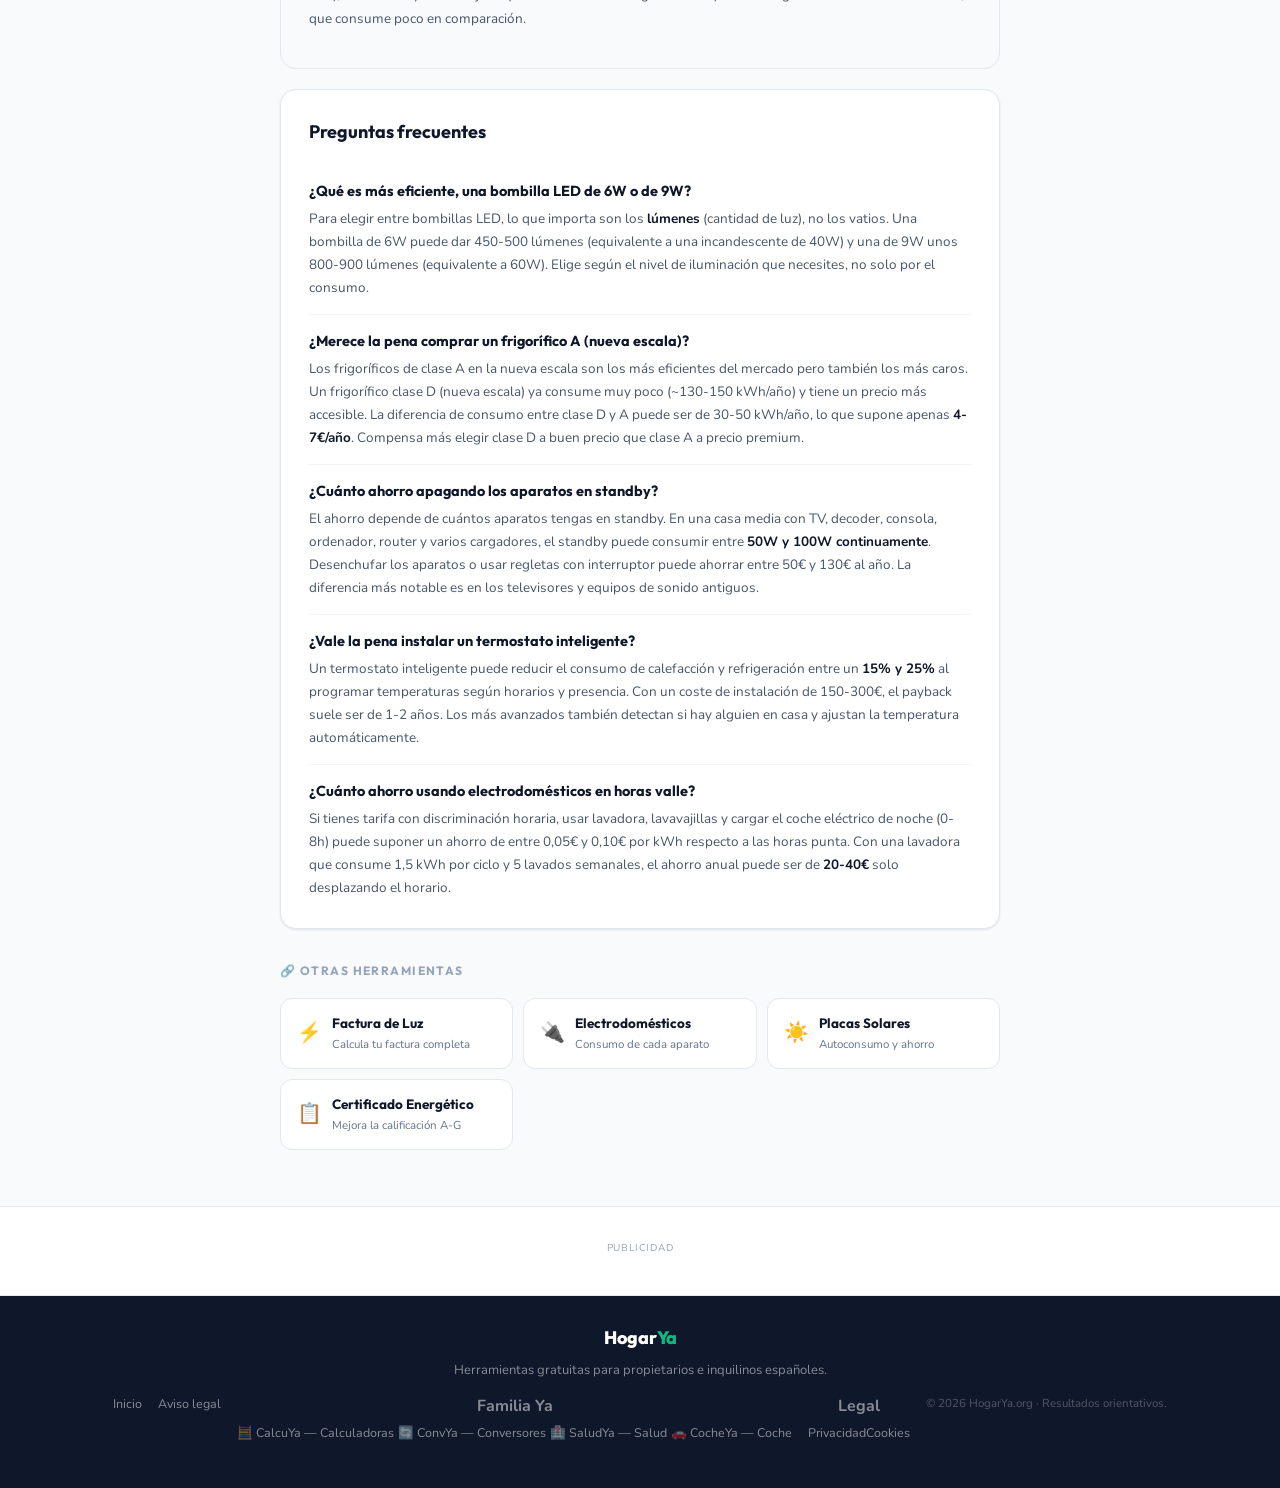
==== commit 605373d7: "Add files via upload" ====
--- a/ahorro-energia.html
+++ b/ahorro-energia.html
@@ -63,7 +63,14 @@
 <h2>El ciclo de vida de los electrodomésticos y cuándo cambiarlos</h2>
 <p>Generalmente compensa cambiar un electrodoméstico cuando tiene más de <strong>10-15 años</strong> y su consumo es claramente superior al de los modelos actuales. Los más rentables de cambiar son el frigorífico (funciona 24h), la lavadora y el lavavajillas (mucho consumo de agua caliente). Menos urgente es cambiar la televisión, que consume poco en comparación.</div>
 <div class="faq-box"><h2>Preguntas frecuentes</h2><div class="faq-item"><div class="faq-q">¿Qué es más eficiente, una bombilla LED de 6W o de 9W?</div><div class="faq-a">Para elegir entre bombillas LED, lo que importa son los <strong>lúmenes</strong> (cantidad de luz), no los vatios. Una bombilla de 6W puede dar 450-500 lúmenes (equivalente a una incandescente de 40W) y una de 9W unos 800-900 lúmenes (equivalente a 60W). Elige según el nivel de iluminación que necesites, no solo por el consumo.</div></div><div class="faq-item"><div class="faq-q">¿Merece la pena comprar un frigorífico A (nueva escala)?</div><div class="faq-a">Los frigoríficos de clase A en la nueva escala son los más eficientes del mercado pero también los más caros. Un frigorífico clase D (nueva escala) ya consume muy poco (~130-150 kWh/año) y tiene un precio más accesible. La diferencia de consumo entre clase D y A puede ser de 30-50 kWh/año, lo que supone apenas <strong>4-7€/año</strong>. Compensa más elegir clase D a buen precio que clase A a precio premium.</div></div><div class="faq-item"><div class="faq-q">¿Cuánto ahorro apagando los aparatos en standby?</div><div class="faq-a">El ahorro depende de cuántos aparatos tengas en standby. En una casa media con TV, decoder, consola, ordenador, router y varios cargadores, el standby puede consumir entre <strong>50W y 100W continuamente</strong>. Desenchufar los aparatos o usar regletas con interruptor puede ahorrar entre 50€ y 130€ al año. La diferencia más notable es en los televisores y equipos de sonido antiguos.</div></div><div class="faq-item"><div class="faq-q">¿Vale la pena instalar un termostato inteligente?</div><div class="faq-a">Un termostato inteligente puede reducir el consumo de calefacción y refrigeración entre un <strong>15% y 25%</strong> al programar temperaturas según horarios y presencia. Con un coste de instalación de 150-300€, el payback suele ser de 1-2 años. Los más avanzados también detectan si hay alguien en casa y ajustan la temperatura automáticamente.</div></div><div class="faq-item"><div class="faq-q">¿Cuánto ahorro usando electrodomésticos en horas valle?</div><div class="faq-a">Si tienes tarifa con discriminación horaria, usar lavadora, lavavajillas y cargar el coche eléctrico de noche (0-8h) puede suponer un ahorro de entre 0,05€ y 0,10€ por kWh respecto a las horas punta. Con una lavadora que consume 1,5 kWh por ciclo y 5 lavados semanales, el ahorro anual puede ser de <strong>20-40€</strong> solo desplazando el horario.</div></div></div>
-<div class="related"><p class="stitle">🔗 Otras herramientas</p><div class="related-grid"><a href="/factura-luz.html" class="rel-card"><div class="rel-ic">⚡</div><div><div class="rel-t">Factura de Luz</div><div class="rel-d">Calcula tu factura completa</div></div></a><a href="/consumo-electrodomesticos.html" class="rel-card"><div class="rel-ic">🔌</div><div><div class="rel-t">Electrodomésticos</div><div class="rel-d">Consumo de cada aparato</div></div></a><a href="/panel-solar.html" class="rel-card"><div class="rel-ic">☀️</div><div><div class="rel-t">Placas Solares</div><div class="rel-d">Autoconsumo y ahorro</div></div></a><a href="/certificado-energetico.html" class="rel-card"><div class="rel-ic">📋</div><div><div class="rel-t">Certificado Energético</div><div class="rel-d">Mejora la calificación A-G</div></div></a></div></div></main><div class="adw"><span class="adlbl">Publicidad</span><ins class="adsbygoogle" style="display:block" data-ad-client="ca-pub-XXXXXXXXXXXXXXXX" data-ad-slot="3333333333" data-ad-format="auto" data-full-width-responsive="true"></ins><script>(adsbygoogle=window.adsbygoogle||[]).push({});</script></div><footer class="ftr"><div class="ftr-in"><div class="flogo">Hogar<span>Ya</span></div><p class="fdesc">Herramientas gratuitas para propietarios e inquilinos españoles.</p><div class="flinks"><a href="/">Inicio</a><a href="/aviso-legal.html">Aviso legal</a><a href="/privacidad.html">Privacidad</a><a href="/cookies.html">Cookies</a></div><p class="fcopy">© 2026 HogarYa.org · Resultados orientativos.</p></div></footer></body></html><script>
+<div class="related"><p class="stitle">🔗 Otras herramientas</p><div class="related-grid"><a href="/factura-luz.html" class="rel-card"><div class="rel-ic">⚡</div><div><div class="rel-t">Factura de Luz</div><div class="rel-d">Calcula tu factura completa</div></div></a><a href="/consumo-electrodomesticos.html" class="rel-card"><div class="rel-ic">🔌</div><div><div class="rel-t">Electrodomésticos</div><div class="rel-d">Consumo de cada aparato</div></div></a><a href="/panel-solar.html" class="rel-card"><div class="rel-ic">☀️</div><div><div class="rel-t">Placas Solares</div><div class="rel-d">Autoconsumo y ahorro</div></div></a><a href="/certificado-energetico.html" class="rel-card"><div class="rel-ic">📋</div><div><div class="rel-t">Certificado Energético</div><div class="rel-d">Mejora la calificación A-G</div></div></a></div></div></main><div class="adw"><span class="adlbl">Publicidad</span><ins class="adsbygoogle" style="display:block" data-ad-client="ca-pub-XXXXXXXXXXXXXXXX" data-ad-slot="3333333333" data-ad-format="auto" data-full-width-responsive="true"></ins><script>(adsbygoogle=window.adsbygoogle||[]).push({});</script></div><footer class="ftr"><div class="ftr-in"><div class="flogo">Hogar<span>Ya</span></div><p class="fdesc">Herramientas gratuitas para propietarios e inquilinos españoles.</p><div class="flinks"><a href="/">Inicio</a><a href="/aviso-legal.html">Aviso legal</a>    <div class="footer-col"><h4>Familia Ya</h4>
+        <a href="https://calcuya.org" target="_blank" rel="noopener">🧮 CalcuYa — Calculadoras</a>
+        <a href="https://convya.org" target="_blank" rel="noopener">🔄 ConvYa — Conversores</a>
+        <a href="https://saludya.org" target="_blank" rel="noopener">🏥 SaludYa — Salud</a>
+        <a href="https://cocheya.org" target="_blank" rel="noopener">🚗 CocheYa — Coche</a>
+      </div>
+      <div class="footer-col"><h4>Legal</h4>
+        <a href="/privacidad.html">Privacidad</a><a href="/cookies.html">Cookies</a></div><p class="fcopy">© 2026 HogarYa.org · Resultados orientativos.</p></div></footer></body></html><script>
 function calcLED(){
   var n=parseFloat(document.getElementById('led-n').value),tipow=parseFloat(document.getElementById('led-tipo').value),h=parseFloat(document.getElementById('led-h').value),p=parseFloat(document.getElementById('led-p').value)||0.15,coste=parseFloat(document.getElementById('led-coste').value)||4,el=document.getElementById('result-led');
   if(!n||!h){el.innerHTML='<p style="color:var(--red);font-size:13px;margin-top:8px">⚠️ Completa nº bombillas y horas</p>';return}
